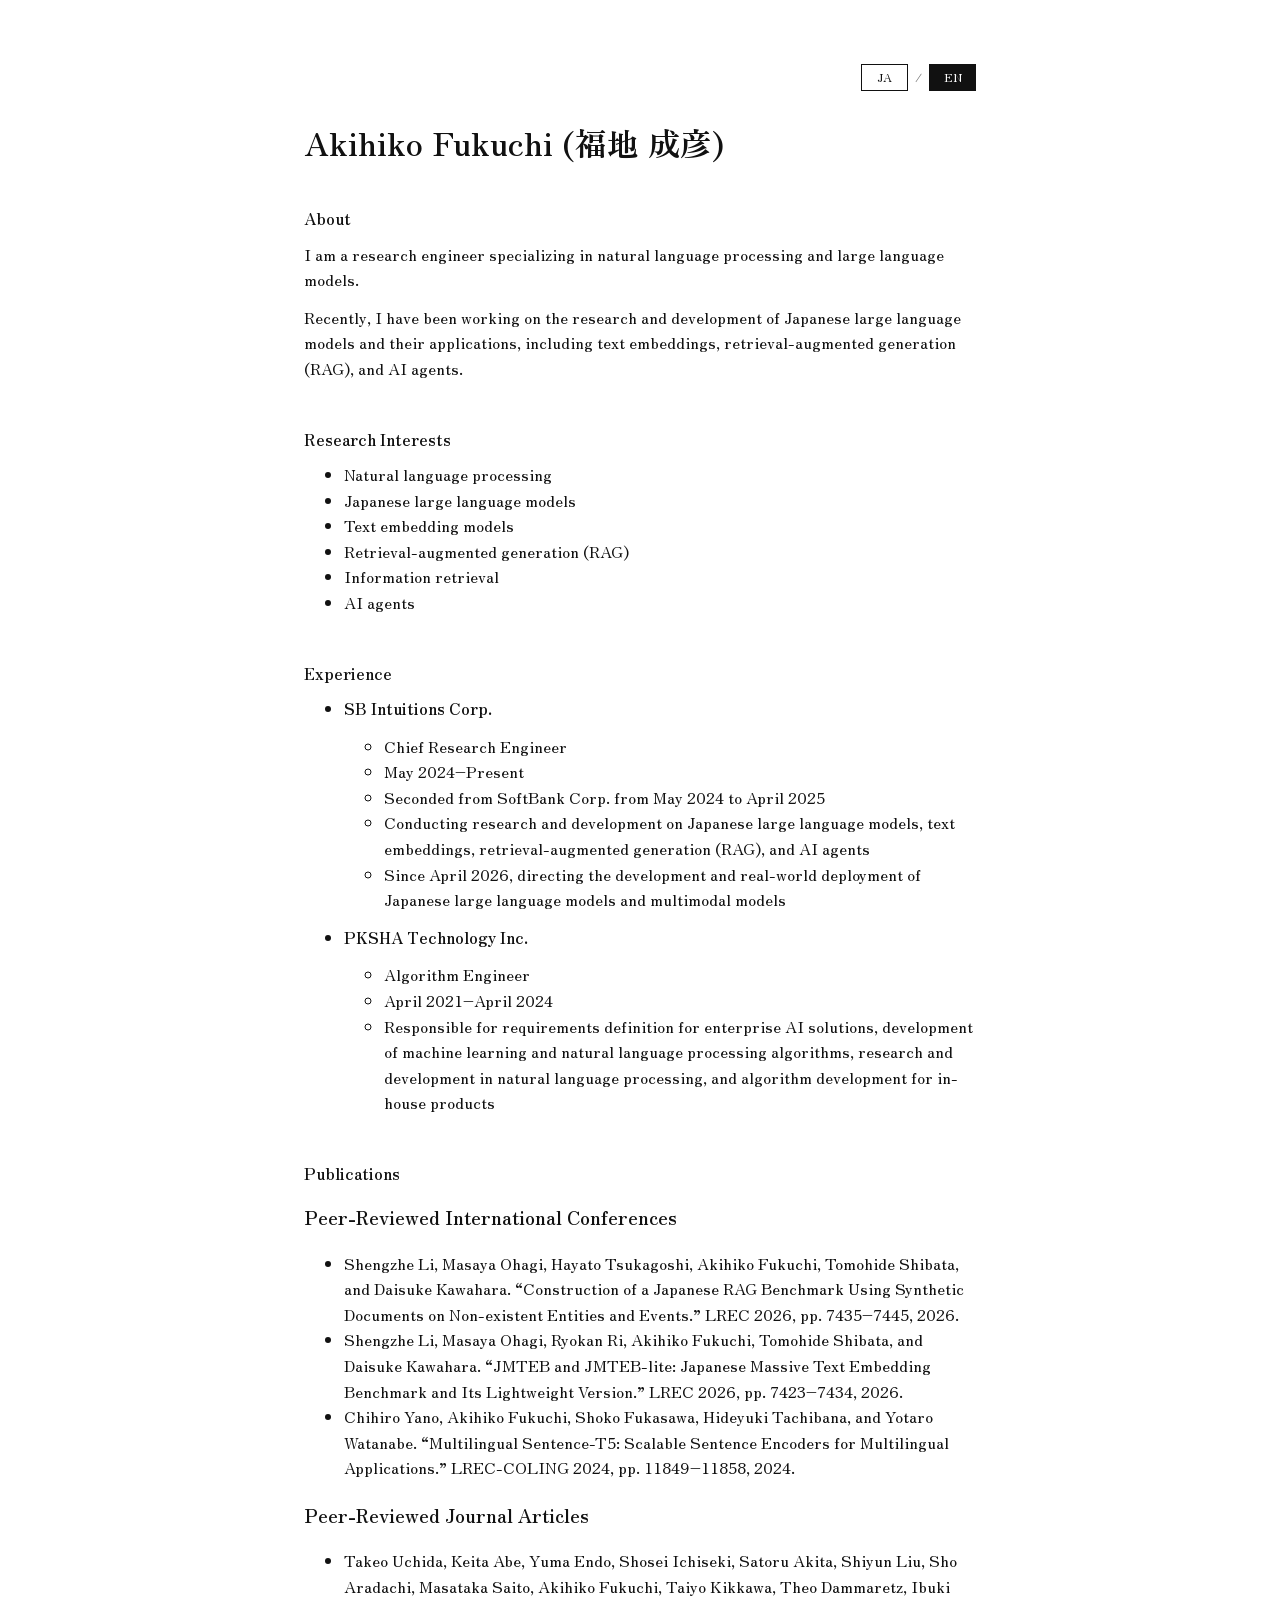
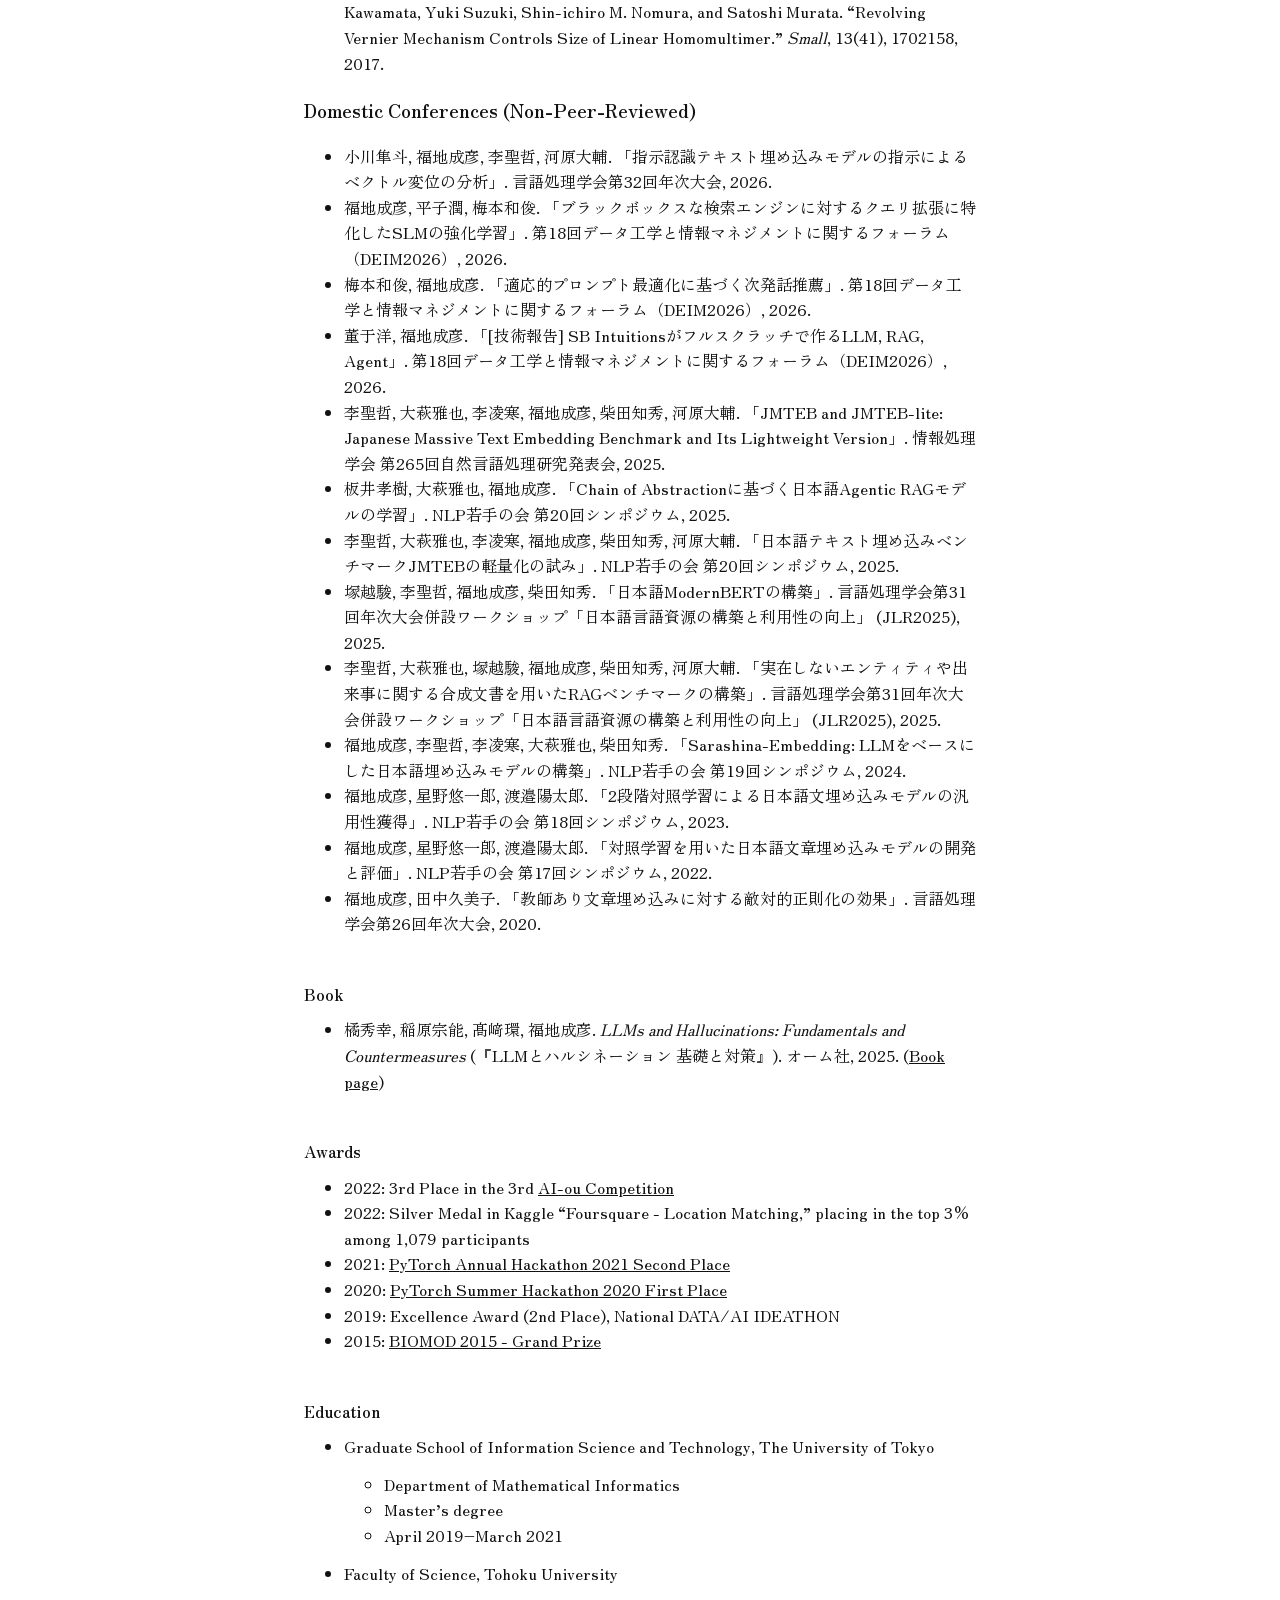
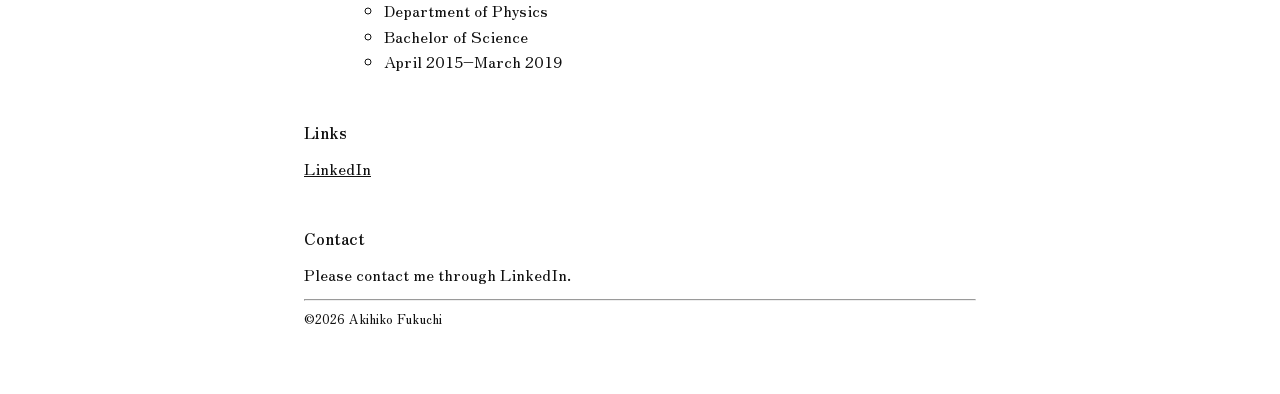
==== en/index.html @ 39b8207e "Publish profile site from 4317358" ====
<!doctype html>
<html lang="en">
  <head>
    <meta charset="utf-8">
    <meta name="viewport" content="width=device-width, initial-scale=1">
    <title>Akihiko Fukuchi</title>
    <meta name="description" content="Profile of Akihiko Fukuchi, a research engineer.">
    
    <link rel="preconnect" href="https://fonts.googleapis.com">
    <link rel="preconnect" href="https://fonts.gstatic.com" crossorigin>
    <link href="https://fonts.googleapis.com/css2?family=Zen+Old+Mincho:wght@400;700&amp;display=swap" rel="stylesheet">
    <link rel="stylesheet" href="/assets/css/styles.css">
  </head>
  <body>
    <nav class="language-switch" aria-label="Language">
      
        <a class="language-switch-item" href="/ja/" lang="ja" hreflang="ja">JA</a>
      
      <span class="language-switch-separator" aria-hidden="true">/</span>
      
        <span class="language-switch-item language-switch-current" aria-current="page">EN</span>
      
    </nav>
    <h1 id="akihiko-fukuchi-福地-成彦">Akihiko Fukuchi (福地 成彦)</h1>

<h2 id="about">About</h2>

<p>I am a research engineer specializing in natural language processing and large language models.</p>

<p>Recently, I have been working on the research and development of Japanese large language models and their applications, including text embeddings, retrieval-augmented generation (RAG), and AI agents.</p>

<h2 id="research-interests">Research Interests</h2>

<ul>
  <li>Natural language processing</li>
  <li>Japanese large language models</li>
  <li>Text embedding models</li>
  <li>Retrieval-augmented generation (RAG)</li>
  <li>Information retrieval</li>
  <li>AI agents</li>
</ul>

<h2 id="experience">Experience</h2>

<ul>
  <li><strong>SB Intuitions Corp.</strong>
    <ul>
      <li>Chief Research Engineer</li>
      <li>May 2024–Present</li>
      <li>Seconded from SoftBank Corp. from May 2024 to April 2025</li>
      <li>Conducting research and development on Japanese large language models, text embeddings, retrieval-augmented generation (RAG), and AI agents</li>
      <li>Since April 2026, directing the development and real-world deployment of Japanese large language models and multimodal models</li>
    </ul>
  </li>
  <li><strong>PKSHA Technology Inc.</strong>
    <ul>
      <li>Algorithm Engineer</li>
      <li>April 2021–April 2024</li>
      <li>Responsible for requirements definition for enterprise AI solutions, development of machine learning and natural language processing algorithms, research and development in natural language processing, and algorithm development for in-house products</li>
    </ul>
  </li>
</ul>

<h2 id="publications">Publications</h2>

<h3 id="peer-reviewed-international-conferences">Peer-Reviewed International Conferences</h3>

<ul>
  <li>Shengzhe Li, Masaya Ohagi, Hayato Tsukagoshi, Akihiko Fukuchi, Tomohide Shibata, and Daisuke Kawahara. “Construction of a Japanese RAG Benchmark Using Synthetic Documents on Non-existent Entities and Events.” LREC 2026, pp. 7435–7445, 2026.</li>
  <li>Shengzhe Li, Masaya Ohagi, Ryokan Ri, Akihiko Fukuchi, Tomohide Shibata, and Daisuke Kawahara. “JMTEB and JMTEB-lite: Japanese Massive Text Embedding Benchmark and Its Lightweight Version.” LREC 2026, pp. 7423–7434, 2026.</li>
  <li>Chihiro Yano, Akihiko Fukuchi, Shoko Fukasawa, Hideyuki Tachibana, and Yotaro Watanabe. “Multilingual Sentence-T5: Scalable Sentence Encoders for Multilingual Applications.” LREC-COLING 2024, pp. 11849–11858, 2024.</li>
</ul>

<h3 id="peer-reviewed-journal-articles">Peer-Reviewed Journal Articles</h3>

<ul>
  <li>Takeo Uchida, Keita Abe, Yuma Endo, Shosei Ichiseki, Satoru Akita, Shiyun Liu, Sho Aradachi, Masataka Saito, Akihiko Fukuchi, Taiyo Kikkawa, Theo Dammaretz, Ibuki Kawamata, Yuki Suzuki, Shin-ichiro M. Nomura, and Satoshi Murata. “Revolving Vernier Mechanism Controls Size of Linear Homomultimer.” <em>Small</em>, 13(41), 1702158, 2017.</li>
</ul>

<h3 id="domestic-conferences-non-peer-reviewed">Domestic Conferences (Non-Peer-Reviewed)</h3>

<ul>
  <li>小川隼斗, 福地成彦, 李聖哲, 河原大輔. 「指示認識テキスト埋め込みモデルの指示によるベクトル変位の分析」. 言語処理学会第32回年次大会, 2026.</li>
  <li>福地成彦, 平子潤, 梅本和俊. 「ブラックボックスな検索エンジンに対するクエリ拡張に特化したSLMの強化学習」. 第18回データ工学と情報マネジメントに関するフォーラム（DEIM2026）, 2026.</li>
  <li>梅本和俊, 福地成彦. 「適応的プロンプト最適化に基づく次発話推薦」. 第18回データ工学と情報マネジメントに関するフォーラム（DEIM2026）, 2026.</li>
  <li>董于洋, 福地成彦. 「[技術報告] SB Intuitionsがフルスクラッチで作るLLM, RAG, Agent」. 第18回データ工学と情報マネジメントに関するフォーラム（DEIM2026）, 2026.</li>
  <li>李聖哲, 大萩雅也, 李凌寒, 福地成彦, 柴田知秀, 河原大輔. 「JMTEB and JMTEB-lite: Japanese Massive Text Embedding Benchmark and Its Lightweight Version」. 情報処理学会 第265回自然言語処理研究発表会, 2025.</li>
  <li>板井孝樹, 大萩雅也, 福地成彦. 「Chain of Abstractionに基づく日本語Agentic RAGモデルの学習」. NLP若手の会 第20回シンポジウム, 2025.</li>
  <li>李聖哲, 大萩雅也, 李凌寒, 福地成彦, 柴田知秀, 河原大輔. 「日本語テキスト埋め込みベンチマークJMTEBの軽量化の試み」. NLP若手の会 第20回シンポジウム, 2025.</li>
  <li>塚越駿, 李聖哲, 福地成彦, 柴田知秀. 「日本語ModernBERTの構築」. 言語処理学会第31回年次大会併設ワークショップ「日本語言語資源の構築と利用性の向上」 (JLR2025), 2025.</li>
  <li>李聖哲, 大萩雅也, 塚越駿, 福地成彦, 柴田知秀, 河原大輔. 「実在しないエンティティや出来事に関する合成文書を用いたRAGベンチマークの構築」. 言語処理学会第31回年次大会併設ワークショップ「日本語言語資源の構築と利用性の向上」 (JLR2025), 2025.</li>
  <li>福地成彦, 李聖哲, 李凌寒, 大萩雅也, 柴田知秀. 「Sarashina-Embedding: LLMをベースにした日本語埋め込みモデルの構築」. NLP若手の会 第19回シンポジウム, 2024.</li>
  <li>福地成彦, 星野悠一郎, 渡邉陽太郎. 「2段階対照学習による日本語文埋め込みモデルの汎用性獲得」. NLP若手の会 第18回シンポジウム, 2023.</li>
  <li>福地成彦, 星野悠一郎, 渡邉陽太郎. 「対照学習を用いた日本語文章埋め込みモデルの開発と評価」. NLP若手の会 第17回シンポジウム, 2022.</li>
  <li>福地成彦, 田中久美子. 「教師あり文章埋め込みに対する敵対的正則化の効果」. 言語処理学会第26回年次大会, 2020.</li>
</ul>

<h2 id="book">Book</h2>

<ul>
  <li>橘秀幸, 稲原宗能, 髙﨑環, 福地成彦. <em>LLMs and Hallucinations: Fundamentals and Countermeasures</em> (『LLMとハルシネーション 基礎と対策』). オーム社, 2025. (<a href="https://www.ohmsha.co.jp/book/9784274233616.html">Book page</a>)</li>
</ul>

<h2 id="awards">Awards</h2>

<ul>
  <li>2022: 3rd Place in the 3rd <a href="https://sites.google.com/view/project-aio/competition3">AI-ou Competition</a></li>
  <li>2022: Silver Medal in Kaggle “Foursquare - Location Matching,” placing in the top 3% among 1,079 participants</li>
  <li>2021: <a href="https://devpost.com/software/promp2slip">PyTorch Annual Hackathon 2021 Second Place</a></li>
  <li>2020: <a href="https://devpost.com/software/a-qeysp1">PyTorch Summer Hackathon 2020 First Place</a></li>
  <li>2019: Excellence Award (2nd Place), National DATA/AI IDEATHON</li>
  <li>2015: <a href="https://biomod.net/winners/2015.html">BIOMOD 2015 - Grand Prize</a></li>
</ul>

<h2 id="education">Education</h2>

<ul>
  <li>Graduate School of Information Science and Technology, The University of Tokyo
    <ul>
      <li>Department of Mathematical Informatics</li>
      <li>Master’s degree</li>
      <li>April 2019–March 2021</li>
    </ul>
  </li>
  <li>Faculty of Science, Tohoku University
    <ul>
      <li>Department of Physics</li>
      <li>Bachelor of Science</li>
      <li>April 2015–March 2019</li>
    </ul>
  </li>
</ul>

<h2 id="links">Links</h2>

<p><a href="https://www.linkedin.com/in/akihiko-fukuchi">LinkedIn</a></p>

<h2 id="contact">Contact</h2>

<p>Please contact me through LinkedIn.</p>

<hr />

    <footer>©2026 Akihiko Fukuchi</footer>
  </body>
</html>
---- assets/css/styles.css ----
html {
  color-scheme: light;
  font-family: "Zen Old Mincho", "Yu Mincho", "Hiragino Mincho ProN", serif;
  line-height: 1.6;
}

body {
  max-width: 42rem;
  margin: 4rem auto;
  padding: 0 1rem;
  color: #111;
  background: #fff;
}

footer {
  margin-bottom: 3rem;
}

h1,
h2 {
  line-height: 1.2;
}

h1 {
  margin-bottom: 0;
}

h2 {
  margin-top: 3rem;
  font-size: 1rem;
}

p,
ul {
  margin: 0.75rem 0;
}

a {
  color: inherit;
}

.language-switch {
  display: flex;
  align-items: center;
  justify-content: flex-end;
  gap: 0.45rem;
  margin-bottom: 2rem;
  font-size: 0.75rem;
  line-height: 1;
}

.language-switch-item {
  min-width: 1.8rem;
  padding: 0.4rem 0.5rem;
  border: 1px solid #111;
  text-align: center;
  text-decoration: none;
}

.language-switch-current {
  color: #fff;
  background: #111;
}

.language-switch-separator {
  color: #666;
}

footer {
  font-size: 0.8rem;
}

@media (max-width: 40rem) {
  body {
    margin: 2rem auto;
  }
}
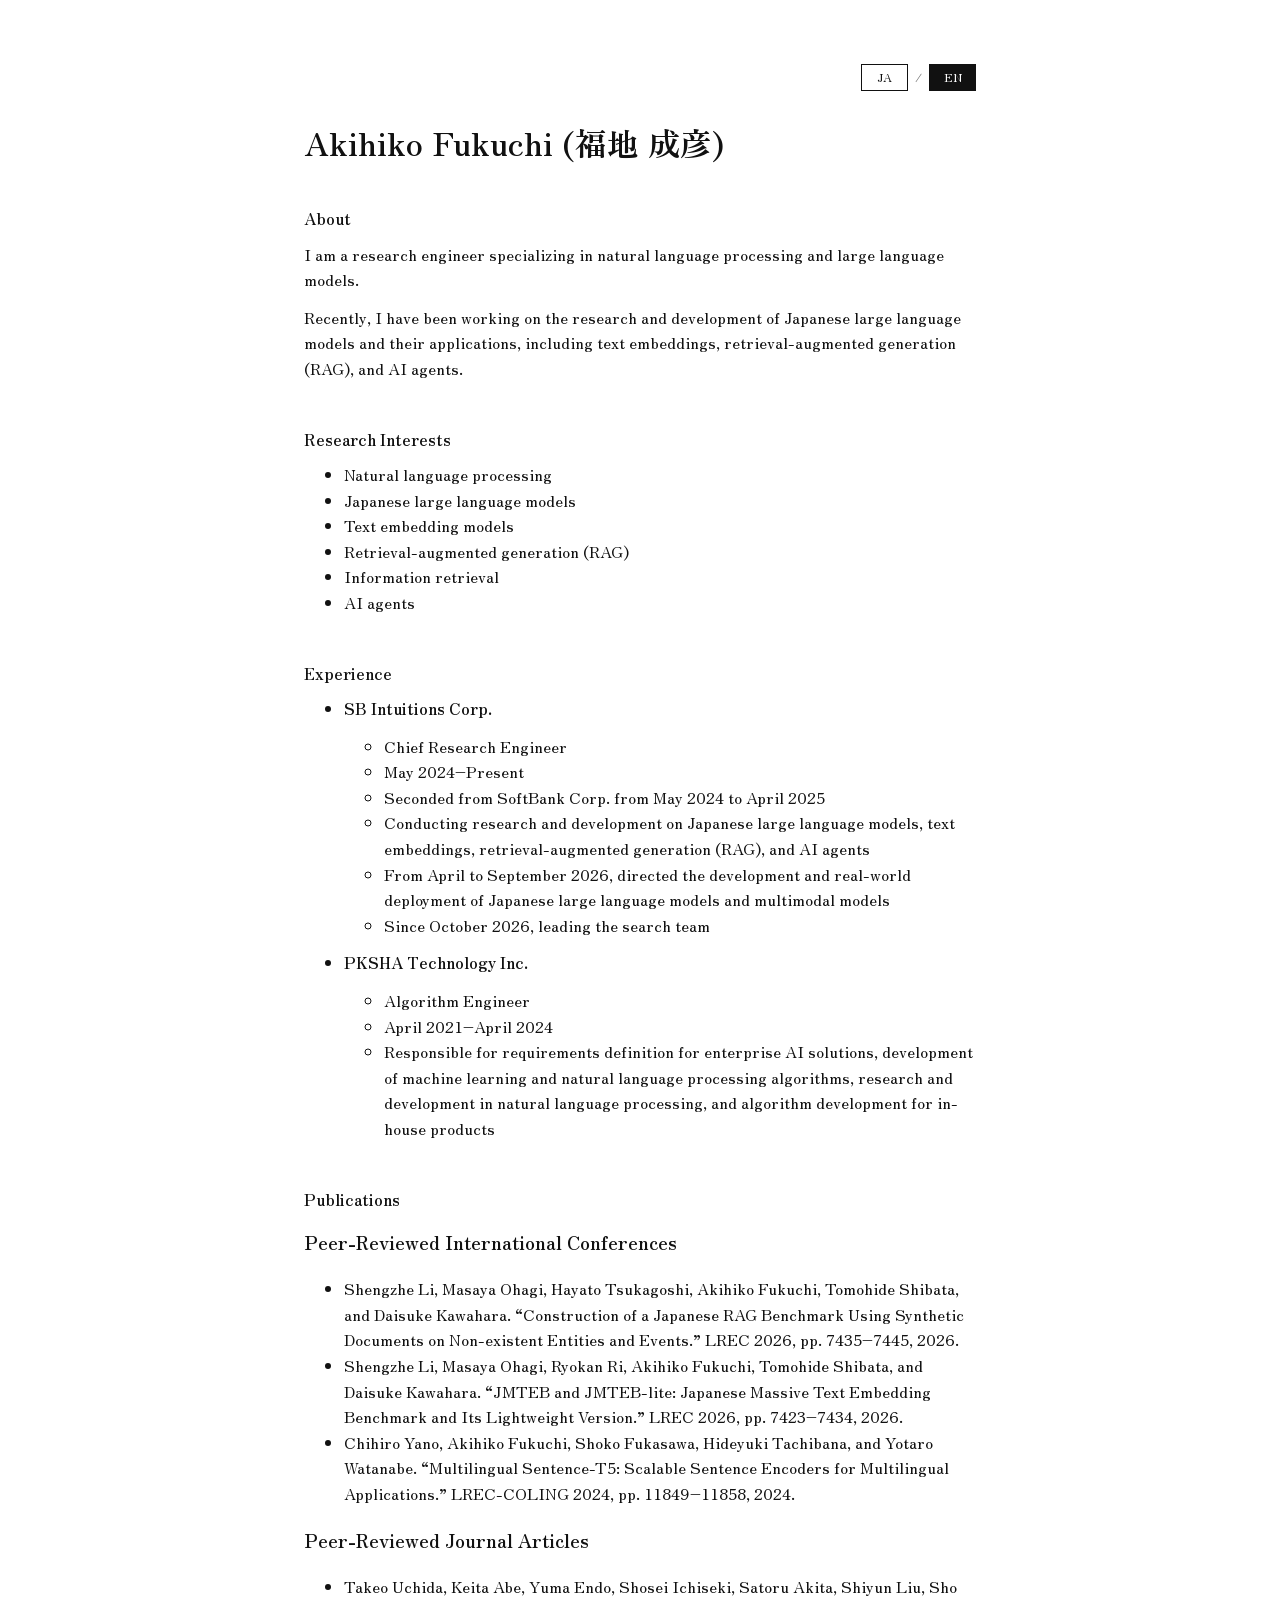
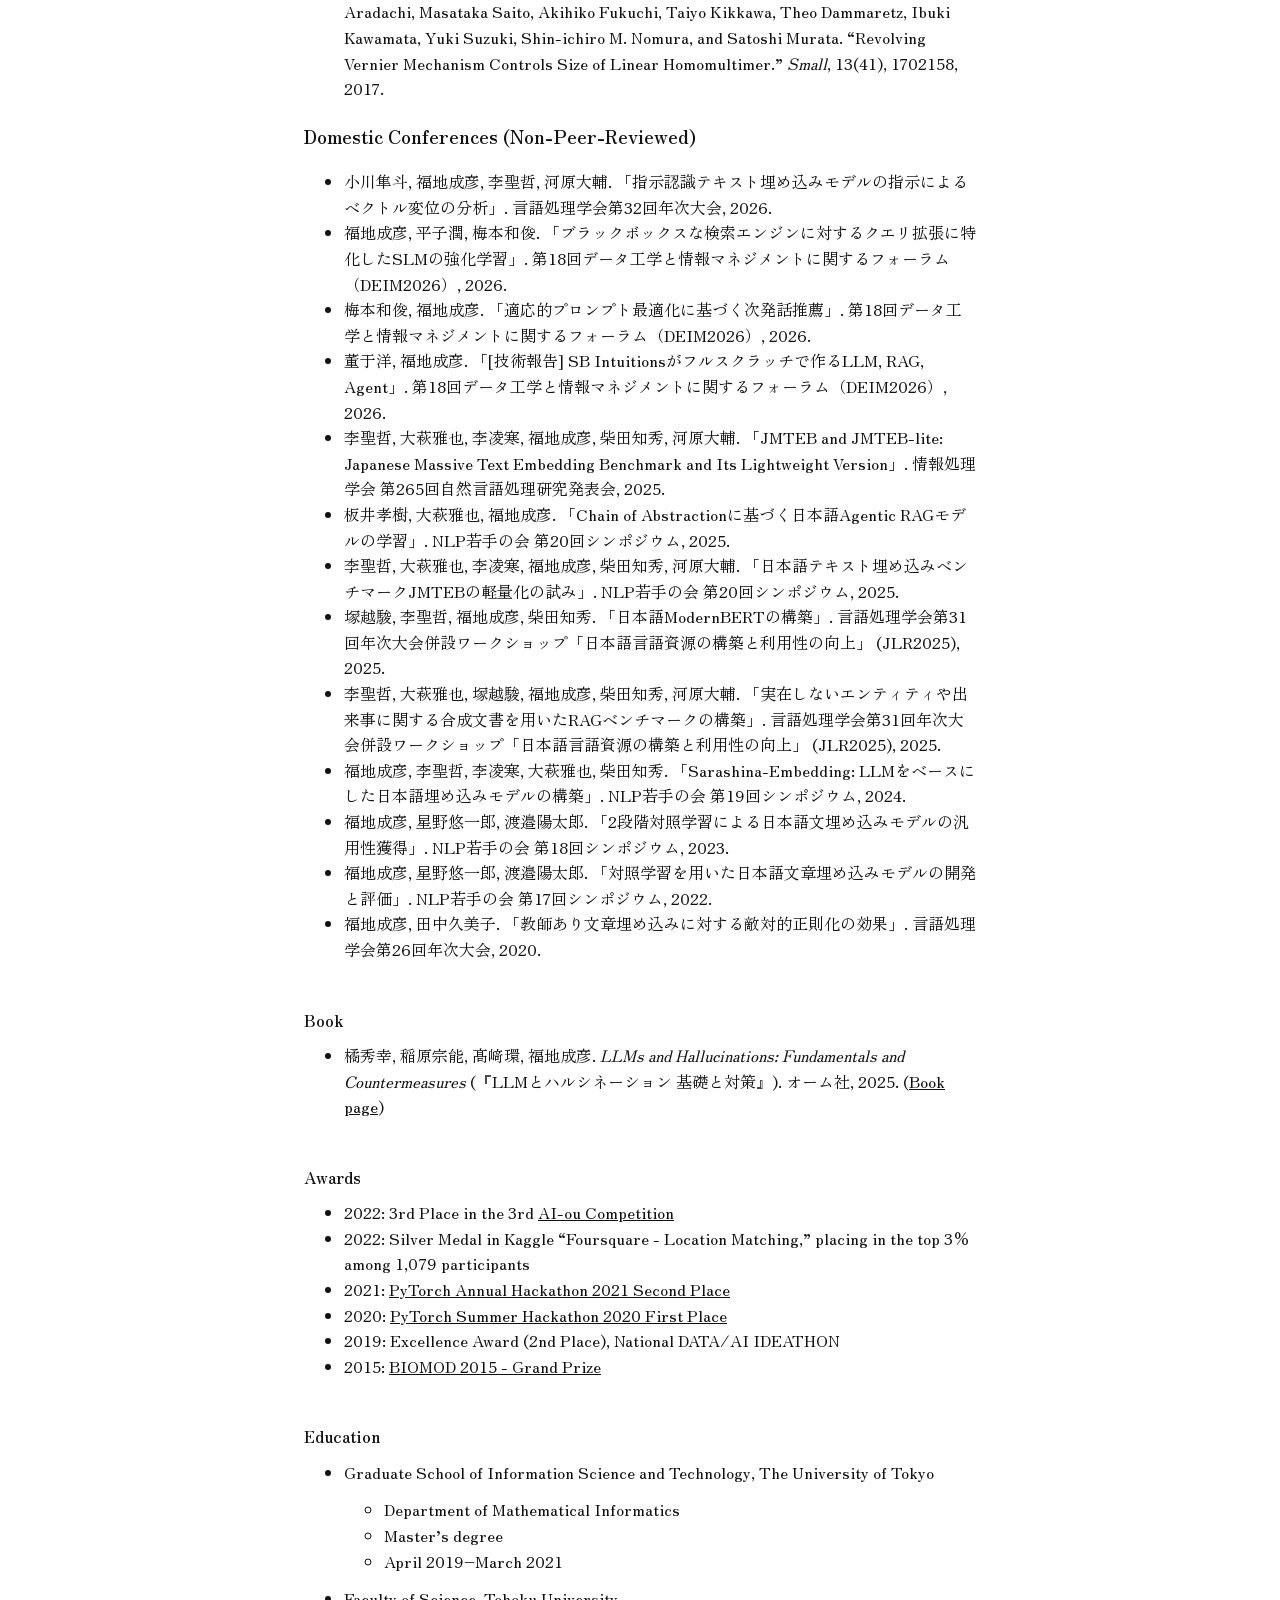
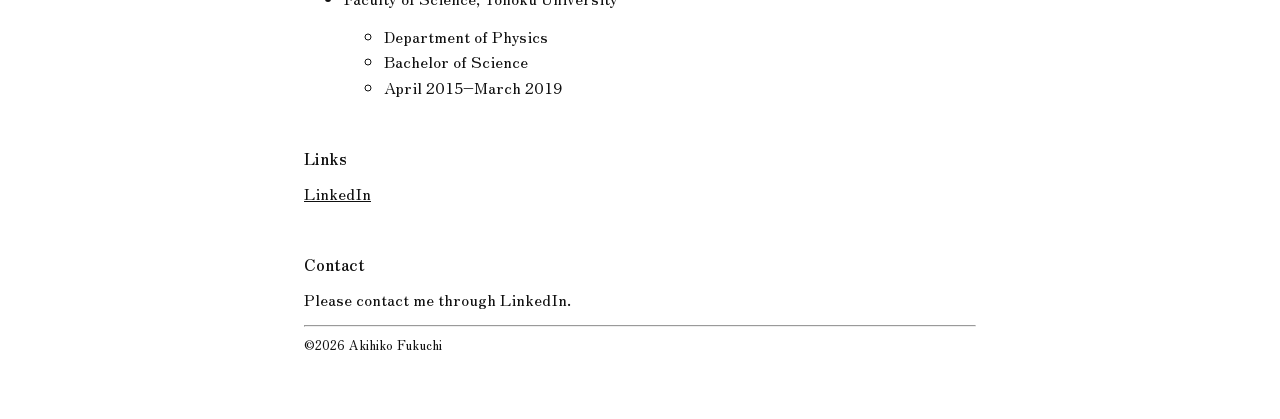
==== commit ba1c7594: "Update English profile with search team lead role since October 2026" ====
--- a/en/index.html
+++ b/en/index.html
@@ -49,7 +49,8 @@
       <li>May 2024–Present</li>
       <li>Seconded from SoftBank Corp. from May 2024 to April 2025</li>
       <li>Conducting research and development on Japanese large language models, text embeddings, retrieval-augmented generation (RAG), and AI agents</li>
-      <li>Since April 2026, directing the development and real-world deployment of Japanese large language models and multimodal models</li>
+      <li>From April to September 2026, directed the development and real-world deployment of Japanese large language models and multimodal models</li>
+      <li>Since October 2026, leading the search team</li>
     </ul>
   </li>
   <li><strong>PKSHA Technology Inc.</strong>
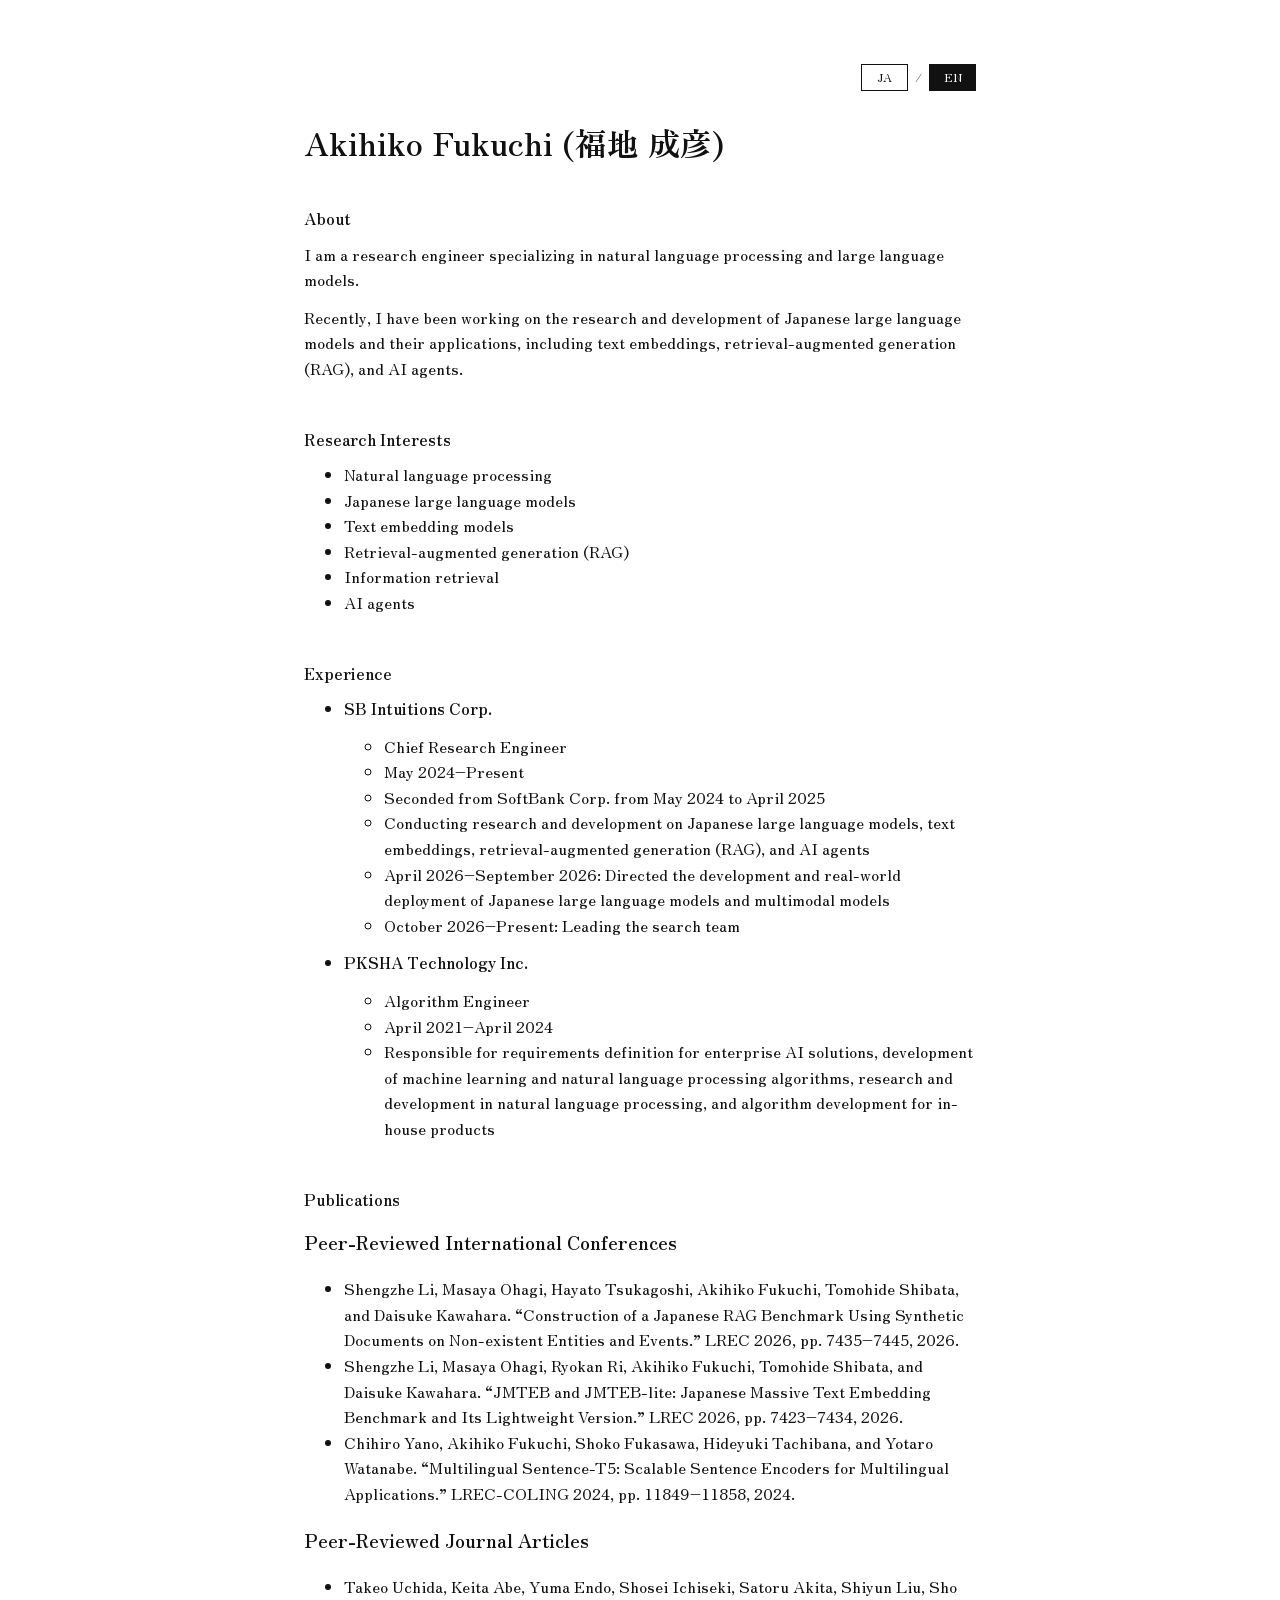
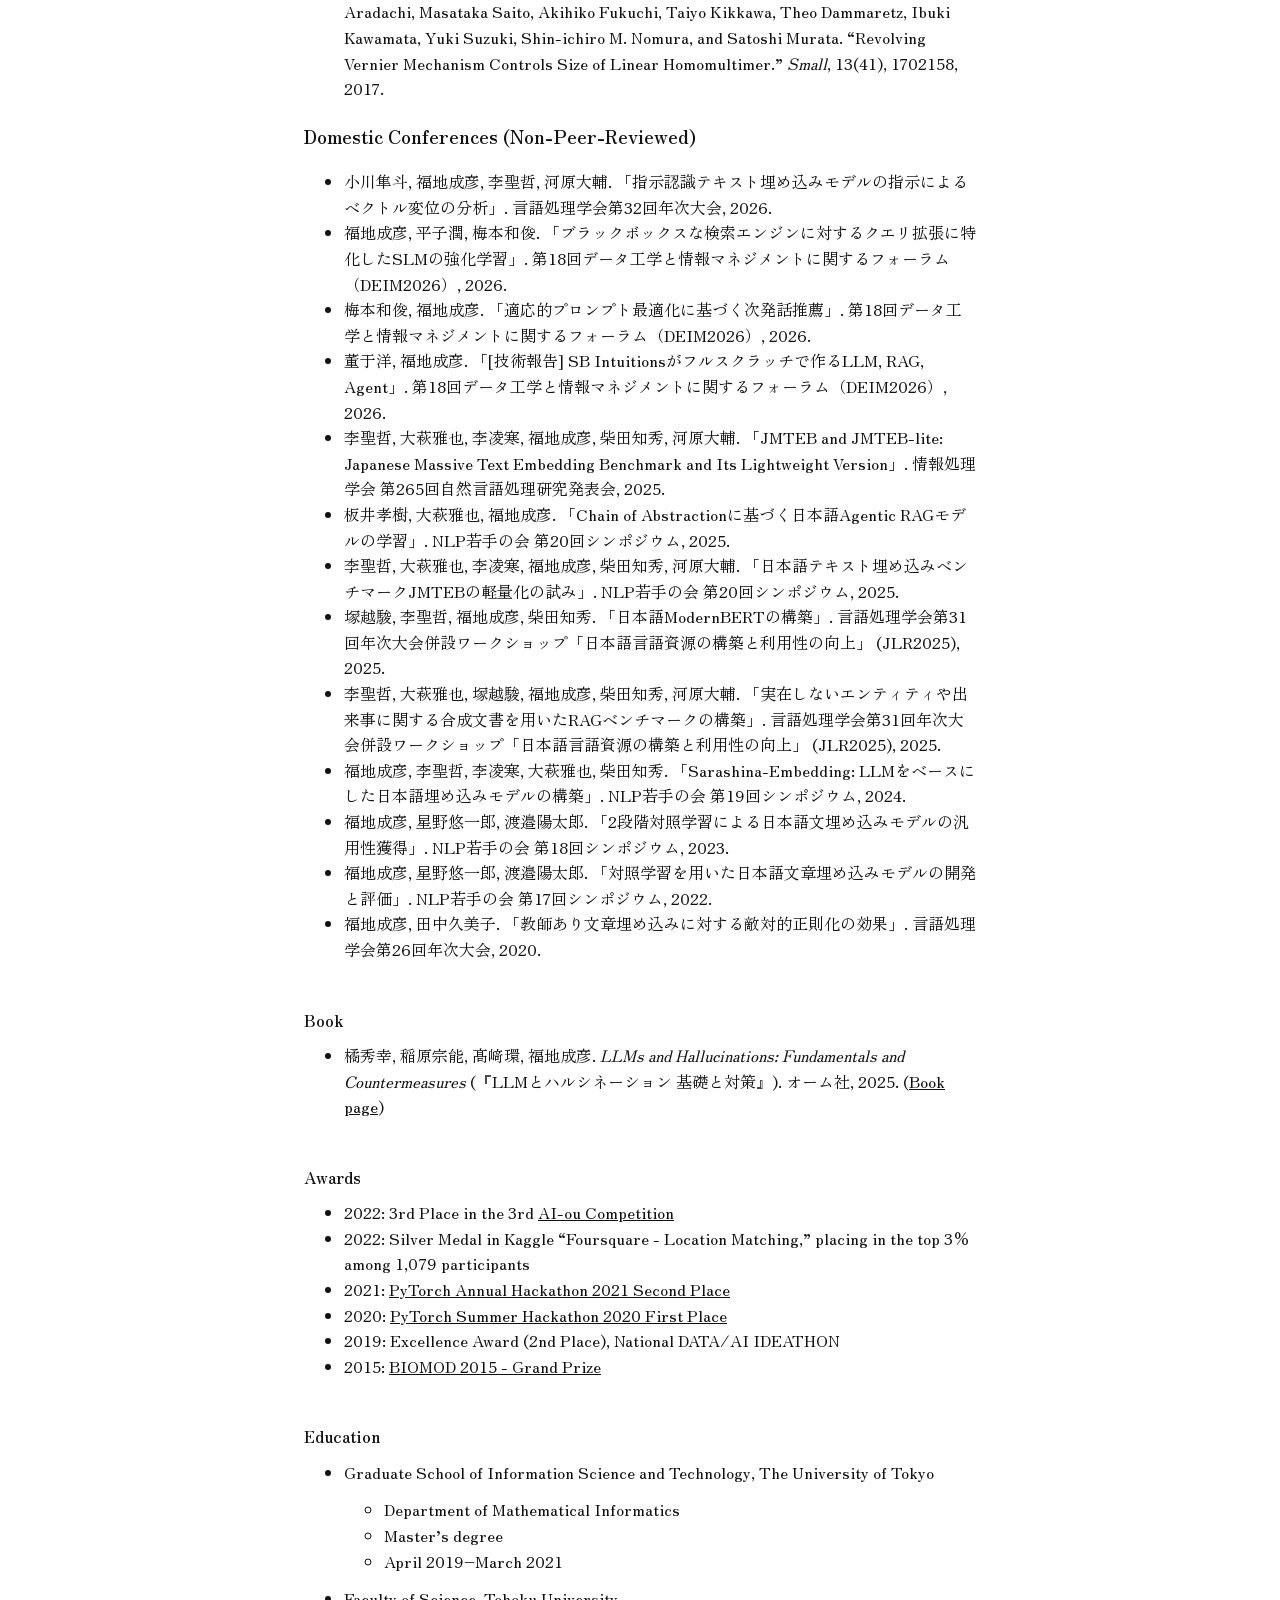
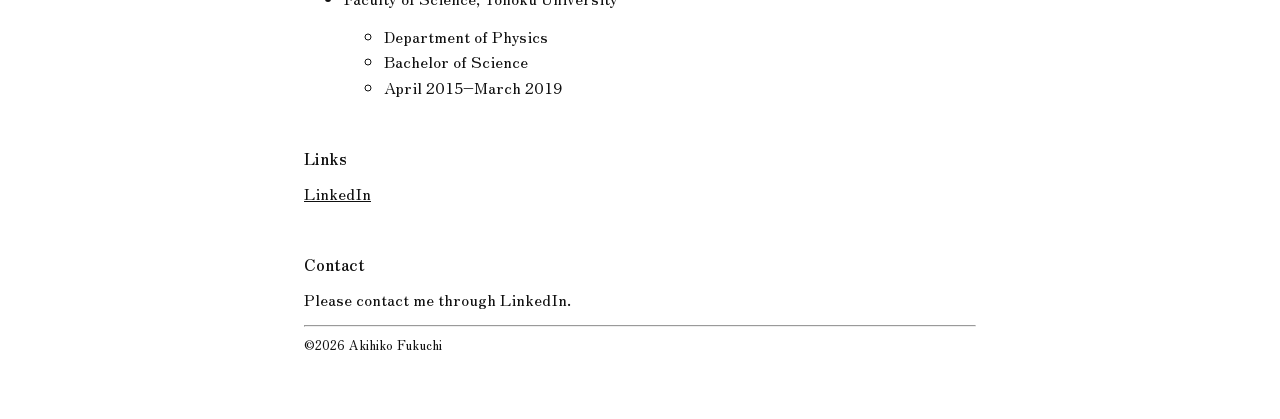
==== commit 356ffa2d: "Format role periods with colon separators in English profile" ====
--- a/en/index.html
+++ b/en/index.html
@@ -49,8 +49,8 @@
       <li>May 2024–Present</li>
       <li>Seconded from SoftBank Corp. from May 2024 to April 2025</li>
       <li>Conducting research and development on Japanese large language models, text embeddings, retrieval-augmented generation (RAG), and AI agents</li>
-      <li>From April to September 2026, directed the development and real-world deployment of Japanese large language models and multimodal models</li>
-      <li>Since October 2026, leading the search team</li>
+      <li>April 2026–September 2026: Directed the development and real-world deployment of Japanese large language models and multimodal models</li>
+      <li>October 2026–Present: Leading the search team</li>
     </ul>
   </li>
   <li><strong>PKSHA Technology Inc.</strong>
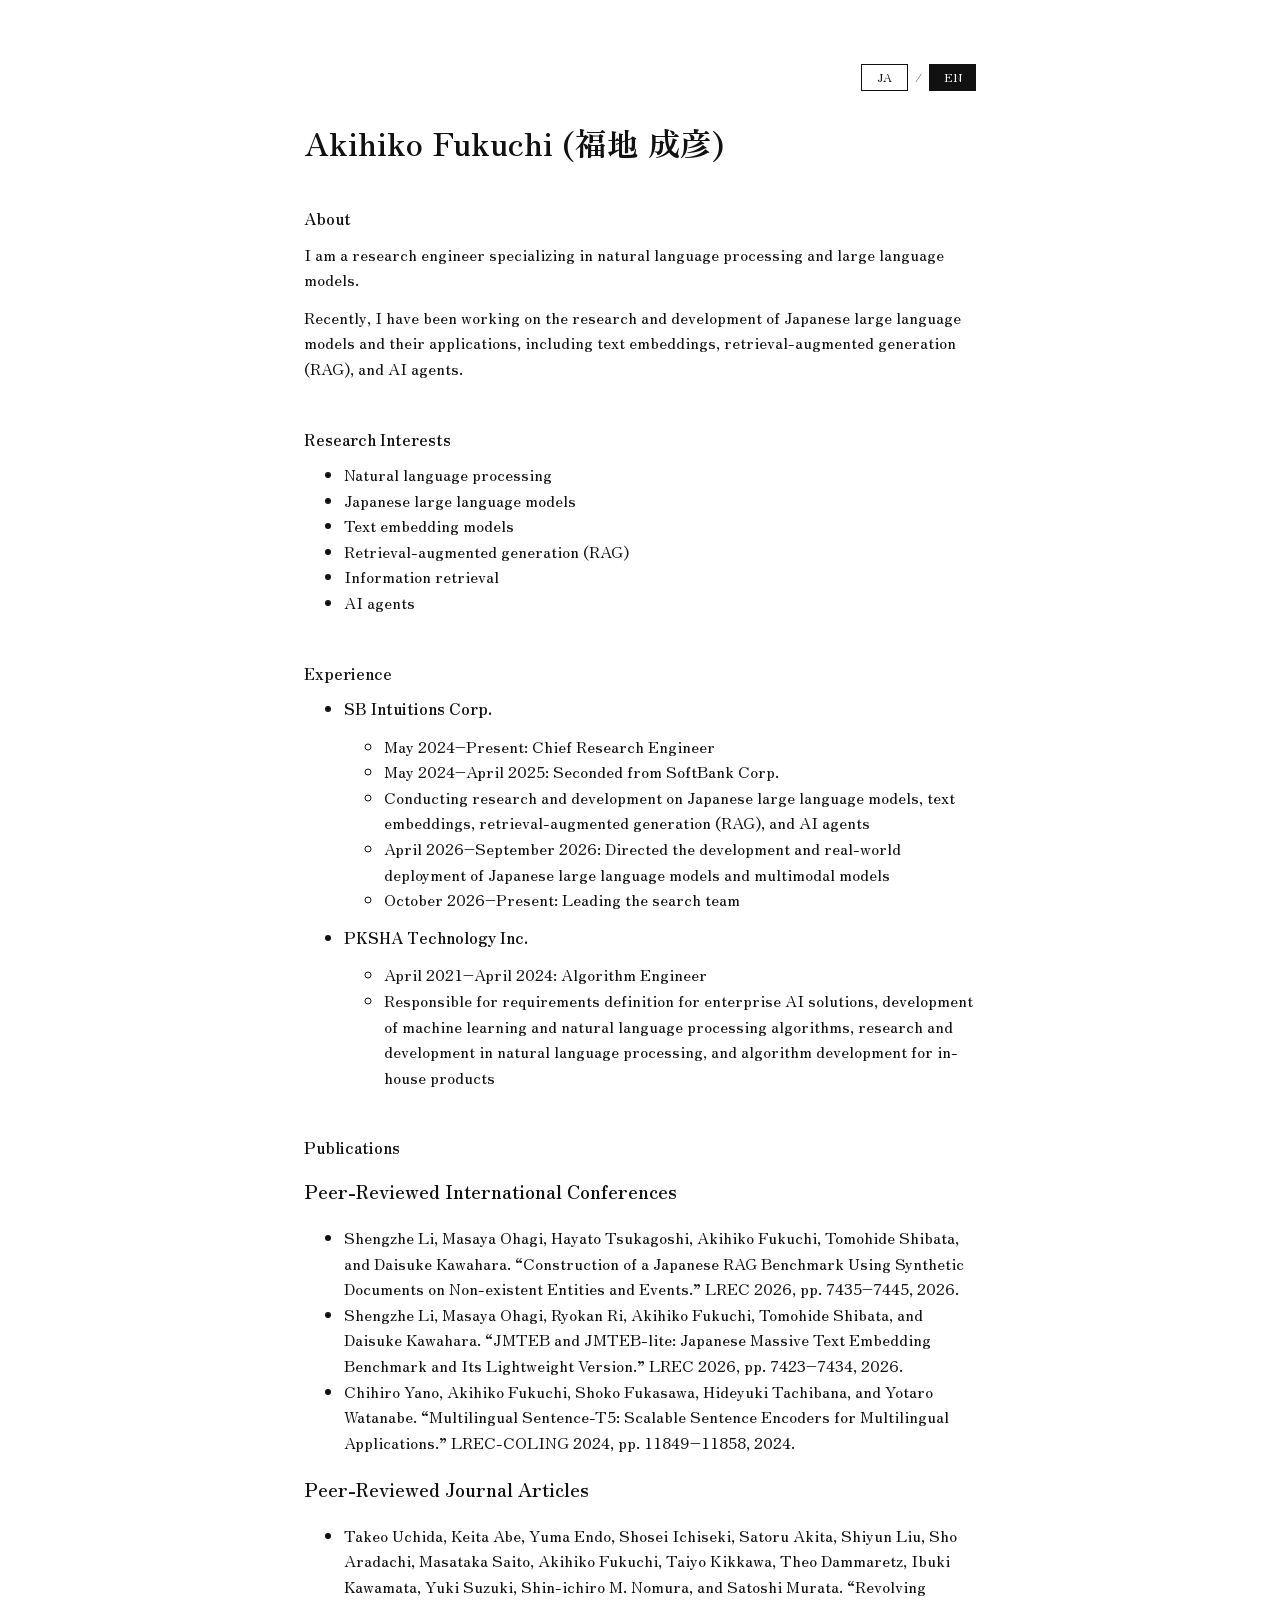
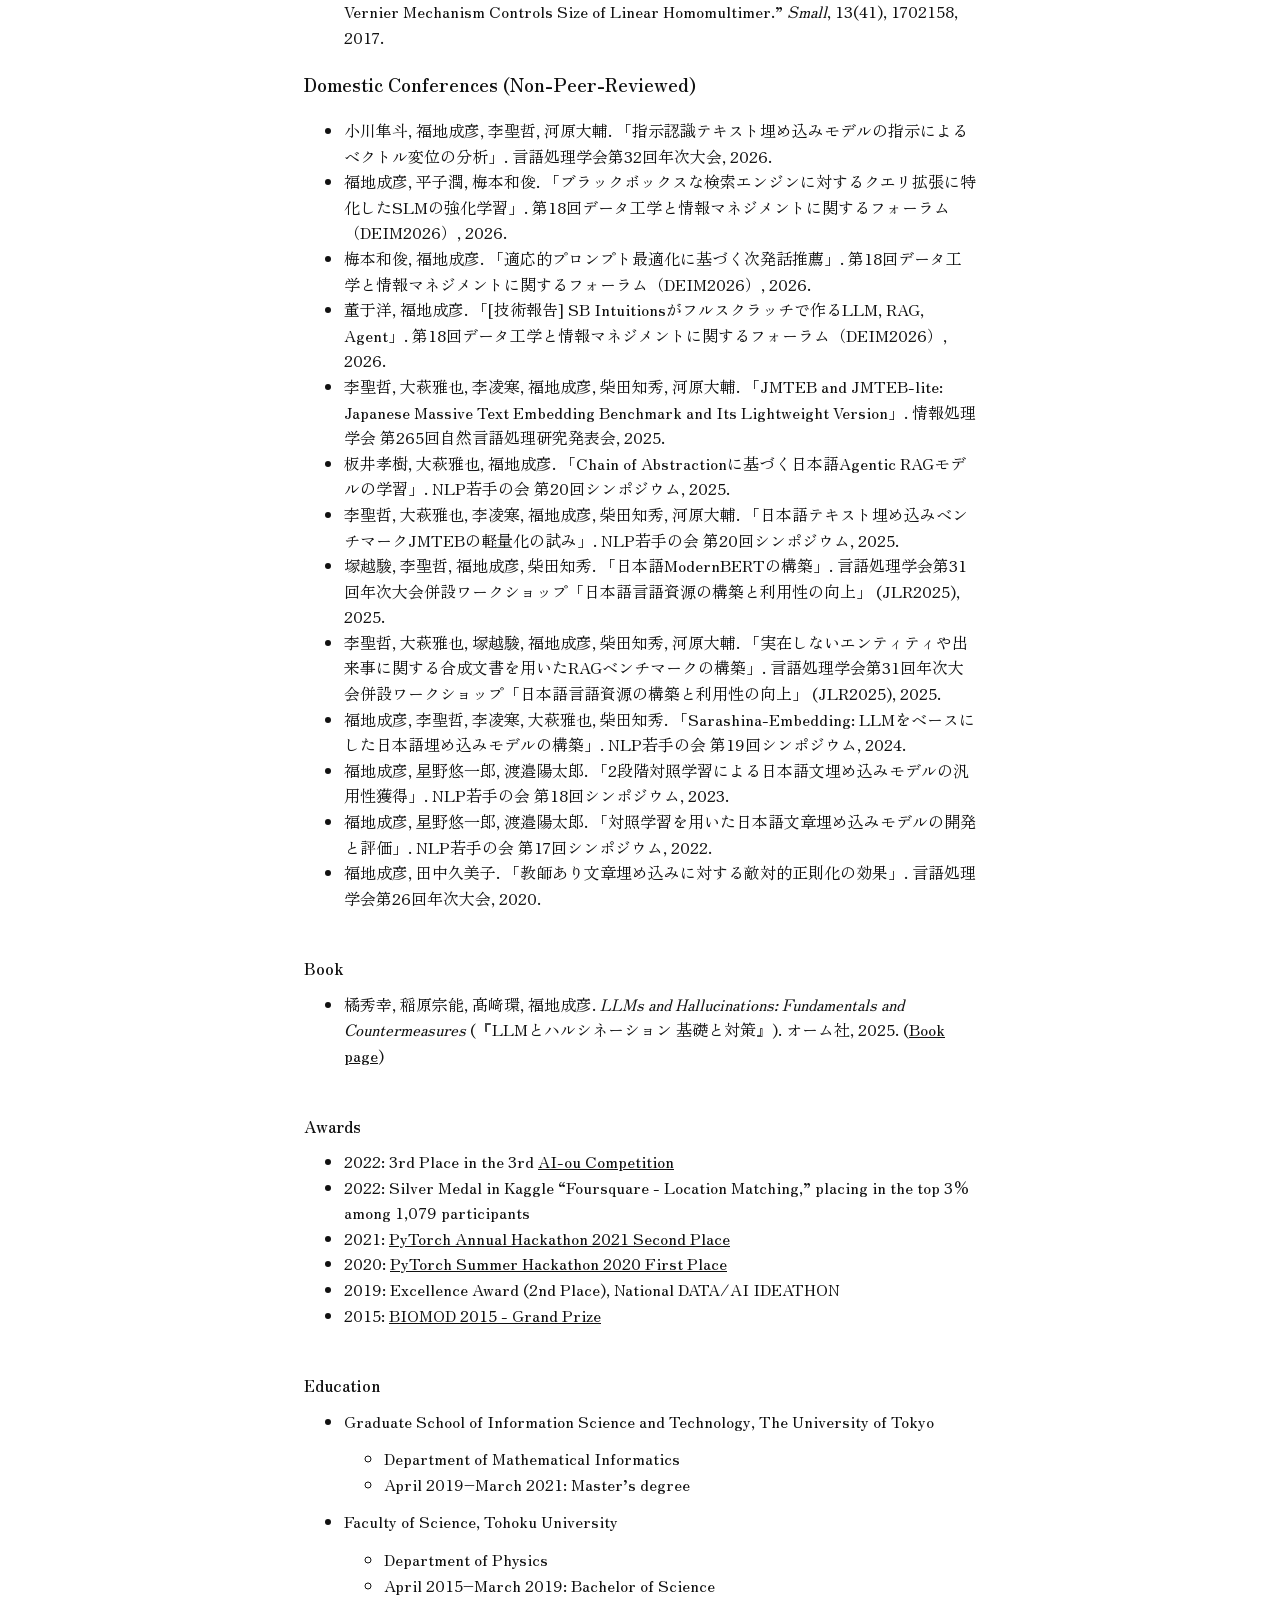
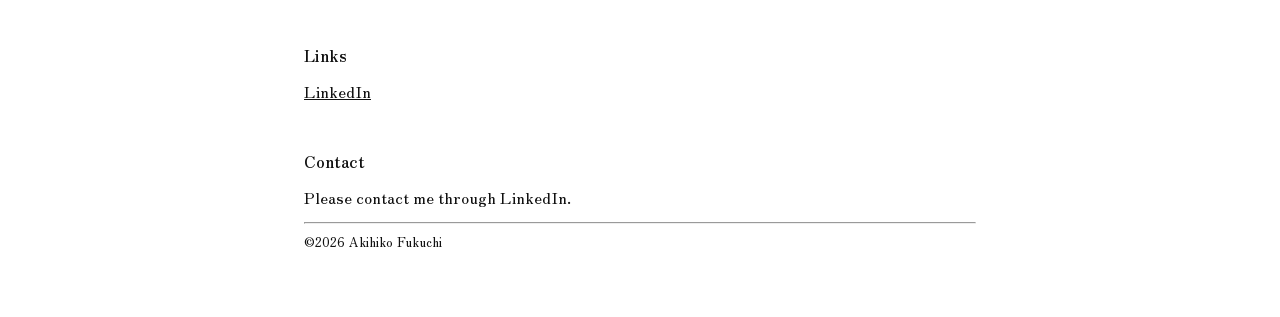
==== commit d5f5f842: "Standardize experience and education periods in English profile" ====
--- a/en/index.html
+++ b/en/index.html
@@ -45,9 +45,8 @@
 <ul>
   <li><strong>SB Intuitions Corp.</strong>
     <ul>
-      <li>Chief Research Engineer</li>
-      <li>May 2024–Present</li>
-      <li>Seconded from SoftBank Corp. from May 2024 to April 2025</li>
+      <li>May 2024–Present: Chief Research Engineer</li>
+      <li>May 2024–April 2025: Seconded from SoftBank Corp.</li>
       <li>Conducting research and development on Japanese large language models, text embeddings, retrieval-augmented generation (RAG), and AI agents</li>
       <li>April 2026–September 2026: Directed the development and real-world deployment of Japanese large language models and multimodal models</li>
       <li>October 2026–Present: Leading the search team</li>
@@ -55,8 +54,7 @@
   </li>
   <li><strong>PKSHA Technology Inc.</strong>
     <ul>
-      <li>Algorithm Engineer</li>
-      <li>April 2021–April 2024</li>
+      <li>April 2021–April 2024: Algorithm Engineer</li>
       <li>Responsible for requirements definition for enterprise AI solutions, development of machine learning and natural language processing algorithms, research and development in natural language processing, and algorithm development for in-house products</li>
     </ul>
   </li>
@@ -119,15 +117,13 @@
   <li>Graduate School of Information Science and Technology, The University of Tokyo
     <ul>
       <li>Department of Mathematical Informatics</li>
-      <li>Master’s degree</li>
-      <li>April 2019–March 2021</li>
+      <li>April 2019–March 2021: Master’s degree</li>
     </ul>
   </li>
   <li>Faculty of Science, Tohoku University
     <ul>
       <li>Department of Physics</li>
-      <li>Bachelor of Science</li>
-      <li>April 2015–March 2019</li>
+      <li>April 2015–March 2019: Bachelor of Science</li>
     </ul>
   </li>
 </ul>
